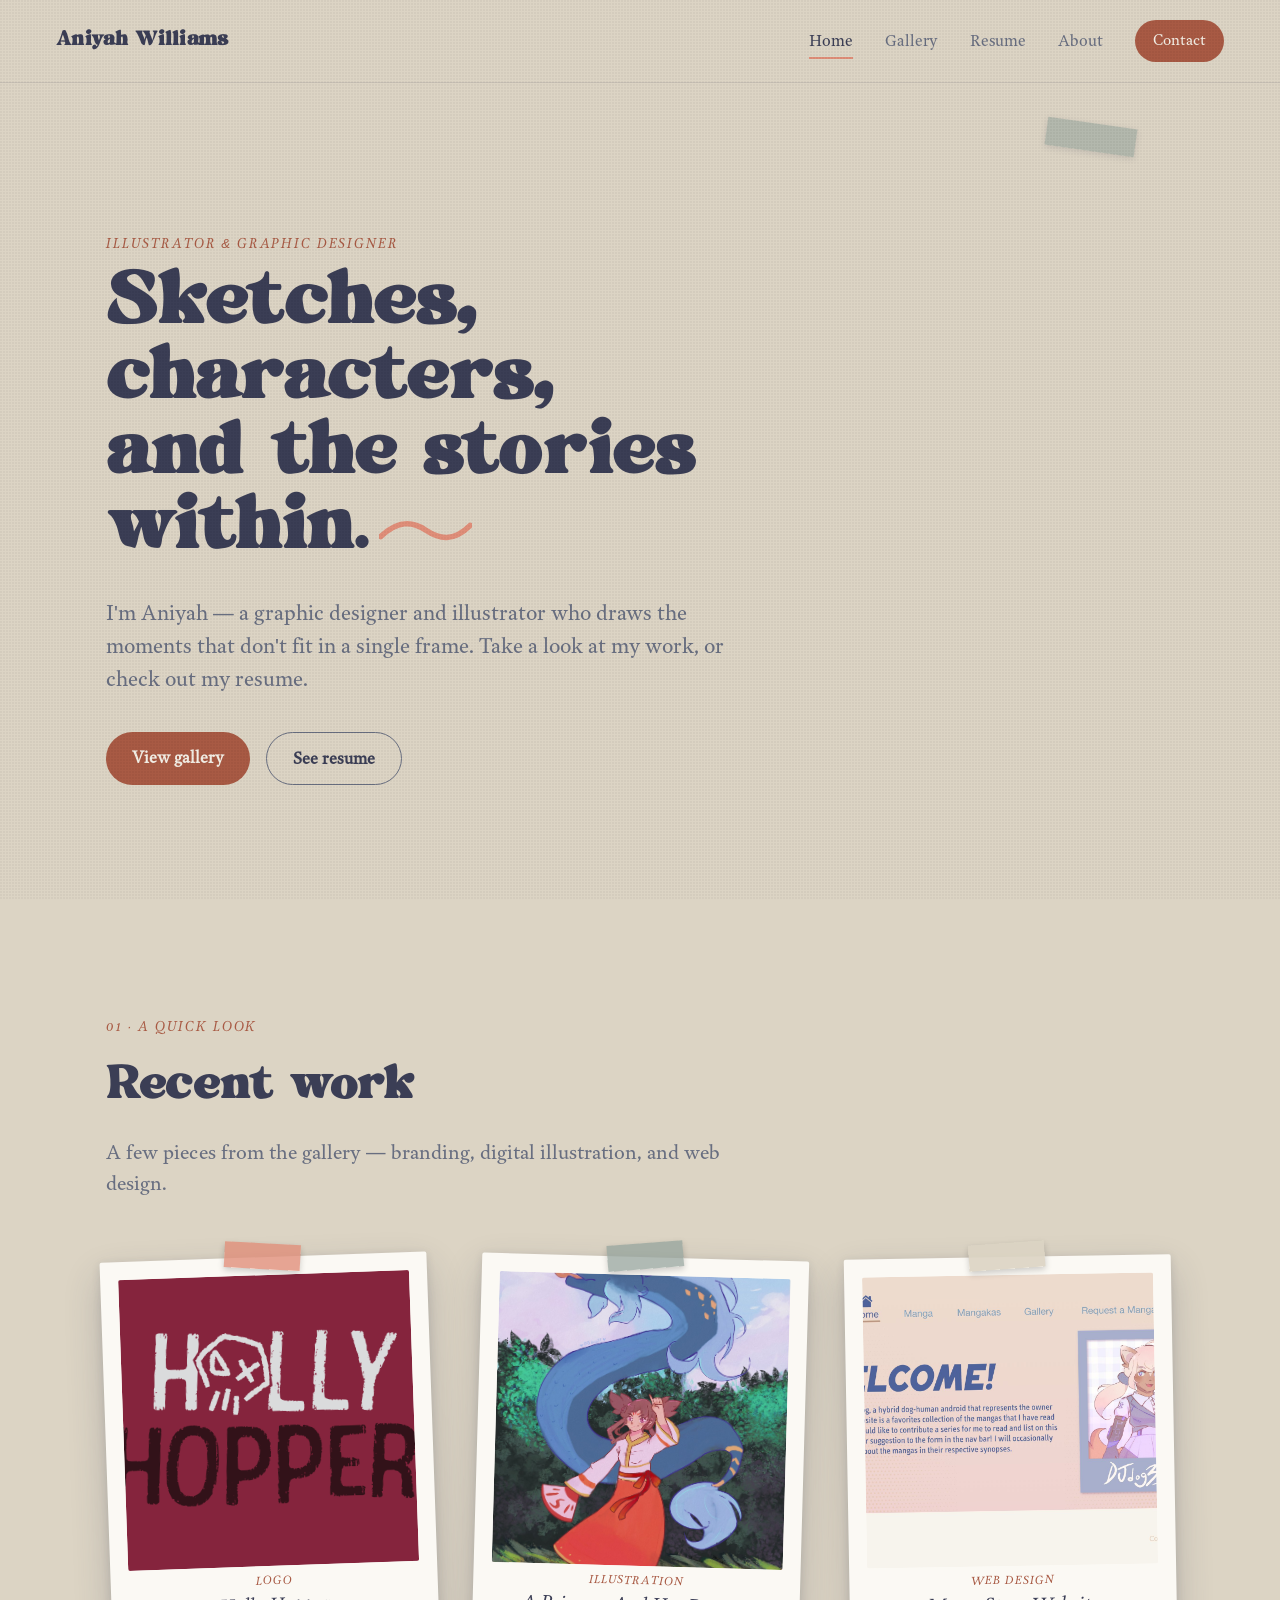
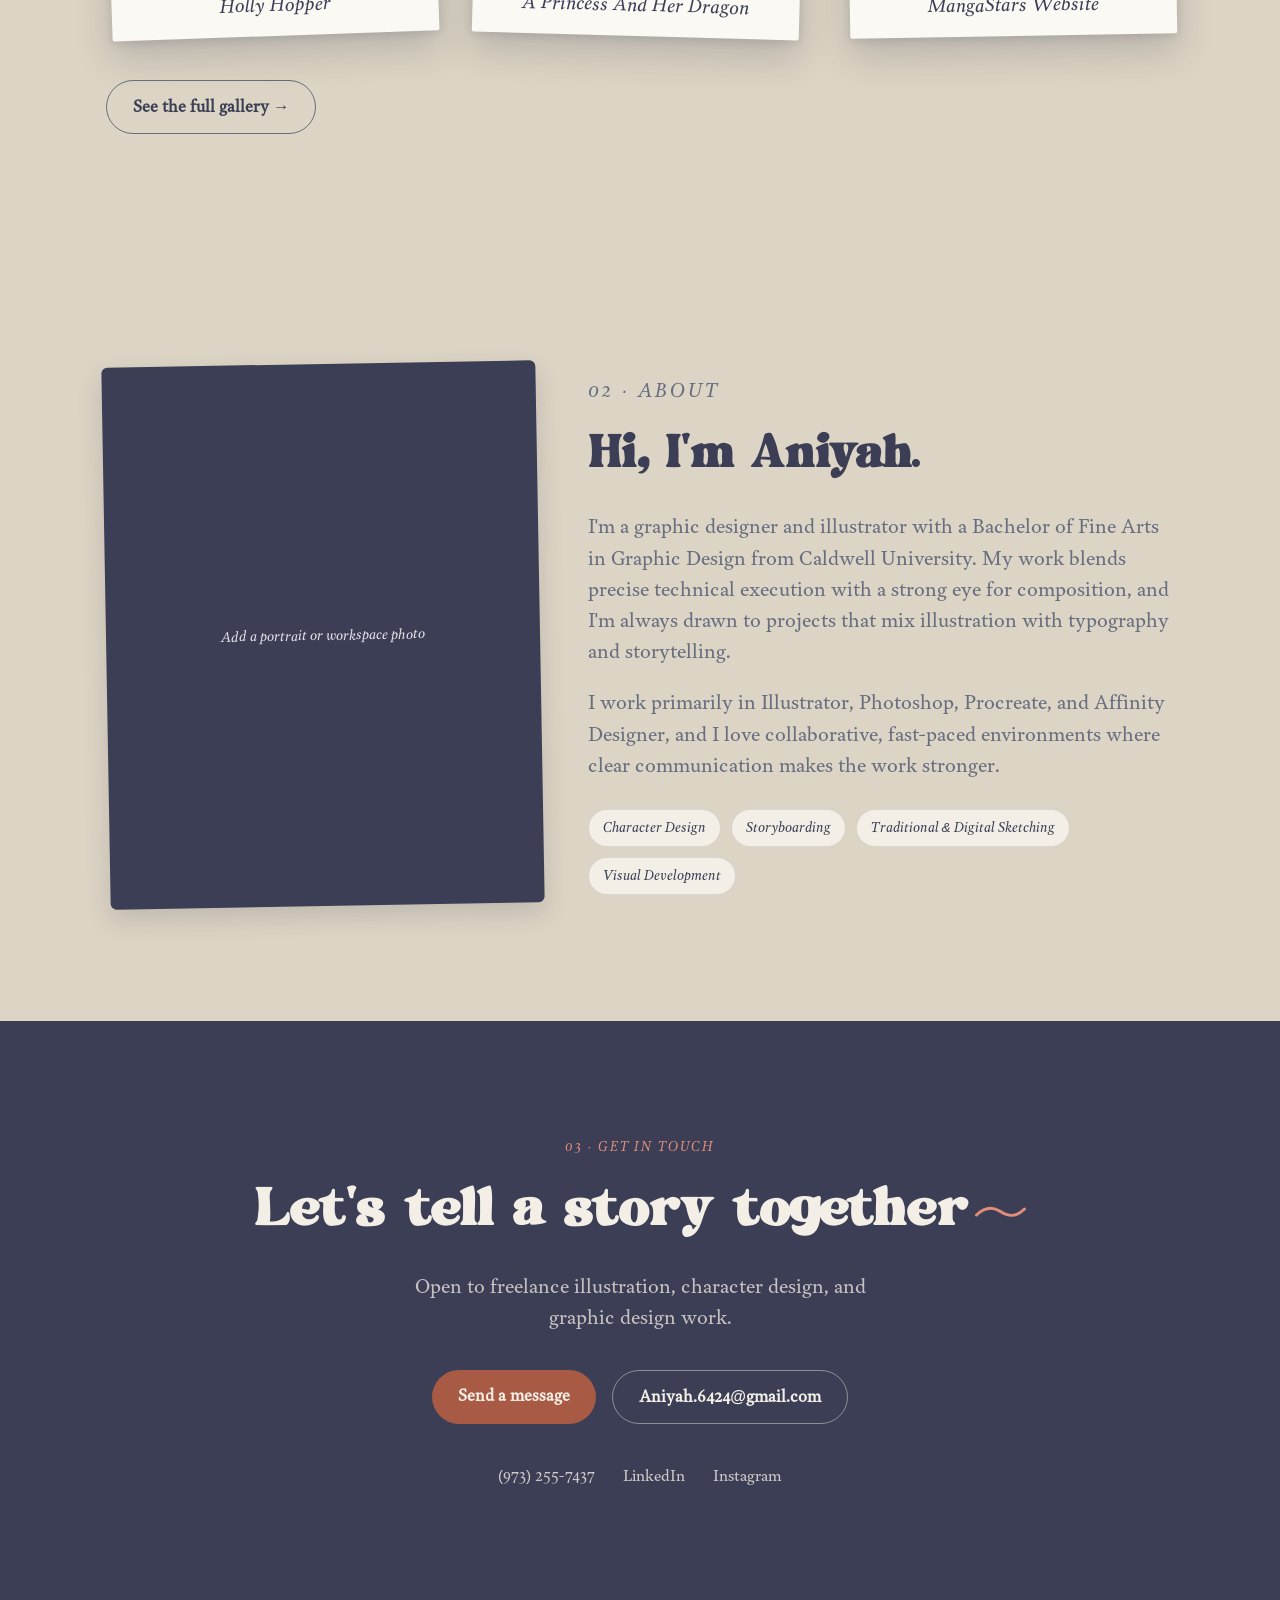
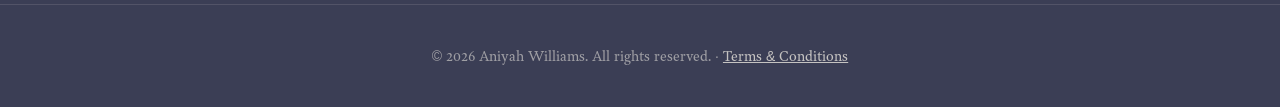
==== index.html @ 99037d74 "Replace with new portfolio site (tablet/phone layouts, Pages-ready) Co-Authored-By: Claude Sonnet 5." ====
<!DOCTYPE html>
<html lang="en">
<head>
<meta charset="UTF-8">
<meta name="viewport" content="width=device-width, initial-scale=1.0">
<title>Aniyah Williams — Illustration Portfolio</title>
<meta name="description" content="Illustration portfolio and resume for Aniyah Williams — graphic designer and illustrator.">
<link rel="stylesheet" href="style.css">
</head>
<body>

<div class="grain"></div>

<header class="site-header">
  <a href="index.html" class="logo">Aniyah Williams</a>
  <nav class="nav">
    <a href="index.html" class="active">Home</a>
    <a href="gallery.html">Gallery</a>
    <a href="resume.html">Resume</a>
    <a href="index.html#about">About</a>
    <a href="contact.html" class="nav-cta">Contact</a>
  </nav>
  <button class="nav-toggle" aria-label="Toggle menu" aria-expanded="false">
    <span></span><span></span><span></span>
  </button>
</header>

<main id="top">

  <!-- HERO -->
  <section class="hero">
    <div class="hero-inner">
      <p class="eyebrow">Illustrator &amp; Graphic Designer</p>
      <h1>Sketches, characters,<br> and the stories<br> within.<span class="scribble" aria-hidden="true"></span></h1>
      <p class="hero-sub">I'm Aniyah — a graphic designer and illustrator who draws the moments that don't fit in a single frame. Take a look at my work, or check out my resume.</p>
      <div class="hero-actions">
        <a href="gallery.html" class="btn btn-primary">View gallery</a>
        <a href="resume.html" class="btn btn-ghost">See resume</a>
      </div>
    </div>
    <div class="hero-tape" aria-hidden="true"></div>
  </section>

  <!-- FEATURED PREVIEW -->
  <section class="gallery-section">
    <div class="section-head">
      <p class="eyebrow">01 · A quick look</p>
      <h2>Recent work</h2>
      <p class="section-sub">A few pieces from the gallery — branding, digital illustration, and web design.</p>
    </div>
    <div class="gallery" data-gallery="preview">
      <figure class="card polaroid pin-a">
        <span class="tape c2" aria-hidden="true"></span>
        <a class="card-trigger" href="gallery.html#branding">
          <img src="assets/holly-hopper-logo.png" alt="Holly Hopper Clothing Brand Logo Concept" loading="lazy">
        </a>
        <figcaption><span class="tag">Logo</span>Holly Hopper</figcaption>
      </figure>
      <figure class="card polaroid pin-b">
        <span class="tape c1" aria-hidden="true"></span>
        <a class="card-trigger" href="gallery.html#illustration">
          <img src="assets/princess-and-her-dragon.jpg" alt="A Princess And Her Dragon" loading="lazy">
        </a>
        <figcaption><span class="tag">Illustration</span>A Princess And Her Dragon</figcaption>
      </figure>
      <figure class="card polaroid pin-c">
        <span class="tape c3" aria-hidden="true"></span>
        <a class="card-trigger" href="gallery.html#web-design">
          <img src="assets/mangastars-website.jpg" alt="MangaStars Website" loading="lazy">
        </a>
        <figcaption><span class="tag">Web Design</span>MangaStars Website</figcaption>
      </figure>
    </div>
    <div class="section-cta">
      <a href="gallery.html" class="btn btn-ghost">See the full gallery &rarr;</a>
    </div>
  </section>

  <!-- ABOUT -->
  <section id="about" class="about-section">
    <div class="about-grid">
      <div class="about-image ph-navy">Add a portrait or workspace photo</div>
      <div class="about-copy">
        <p class="eyebrow">02 · About</p>
        <h2>Hi, I'm Aniyah.</h2>
        <p>I'm a graphic designer and illustrator with a Bachelor of Fine Arts in Graphic Design from Caldwell University. My work blends precise technical execution with a strong eye for composition, and I'm always drawn to projects that mix illustration with typography and storytelling.</p>
        <p>I work primarily in Illustrator, Photoshop, Procreate, and Affinity Designer, and I love collaborative, fast-paced environments where clear communication makes the work stronger.</p>
        <ul class="skills-list">
          <li>Character Design</li>
          <li>Storyboarding</li>
          <li>Traditional &amp; Digital Sketching</li>
          <li>Visual Development</li>
        </ul>
      </div>
    </div>
  </section>

  <!-- CONTACT -->
  <section id="contact" class="contact-section">
    <p class="eyebrow">03 · Get in touch</p>
    <h2>Let's tell a story together<span class="scribble small" aria-hidden="true"></span></h2>
    <p class="section-sub">Open to freelance illustration, character design, and graphic design work.</p>
    <div class="contact-actions">
      <a href="contact.html" class="btn btn-primary">Send a message</a>
      <a href="mailto:Aniyah.6424@gmail.com" class="btn btn-ghost">Aniyah.6424@gmail.com</a>
    </div>
    <div class="social-links">
      <a href="tel:9732557437">(973) 255-7437</a>
      <a href="https://www.linkedin.com/in/aniyah-williams-75a88b3a5/" target="_blank" rel="noopener">LinkedIn</a>
      <a href="https://www.instagram.com/aniya_h6424" target="_blank" rel="noopener">Instagram</a>
    </div>
  </section>

</main>

<footer class="site-footer">
  <p>&copy; <span id="year"></span> Aniyah Williams. All rights reserved. &middot; <a href="terms.html">Terms &amp; Conditions</a></p>
</footer>

<script src="script.js"></script>
</body>
</html>
---- style.css ----
/* ===========================================================
   Aniyah Williams — Illustration Portfolio
   Sketchbook-inspired design system
=========================================================== */

@font-face {
  font-family: "Garvistest";
  src: url("assets/fonts/garvistest-regular.otf") format("opentype");
  font-weight: 400;
  font-style: normal;
  font-display: swap;
}
@font-face {
  font-family: "Garvistest";
  src: url("assets/fonts/garvistest-italic.otf") format("opentype");
  font-weight: 400;
  font-style: italic;
  font-display: swap;
}
@font-face {
  font-family: "Hukela Wild Display";
  src: url("assets/fonts/hukela-wild-display-regular.otf") format("opentype");
  font-weight: 400;
  font-style: normal;
  font-display: swap;
}

:root {
  --navy: #3B3E55;
  --slate: #686E80;
  --sage: #93A29B;
  --sand: #DCD4C4;
  --coral: #E08E79;
  --terracotta: #A85A44;

  --bg: var(--sand);
  --ink: var(--navy);
  --ink-soft: var(--slate);
  --paper: #F3EFE6;

  --font-display: "Hukela Wild Display", Georgia, serif;
  --display-tracking: 0.016em; /* tracking 16 (1/1000 em units) */
  --font-body: "Garvistest", -apple-system, BlinkMacSystemFont, sans-serif;
  --font-mono: "Garvistest", -apple-system, BlinkMacSystemFont, sans-serif; /* accent cut — always paired with font-style: italic */

  --gutter: clamp(20px, 5vw, 56px);
  --radius: 6px;
  --max-width: 1180px;
  --section-pad: clamp(64px, 9vw, 120px);
}

* { box-sizing: border-box; }

html {
  scroll-behavior: smooth;
  font-size: 106.25%; /* ~17px base */
}

@media (prefers-reduced-motion: reduce) {
  html { scroll-behavior: auto; }
  * { animation: none !important; transition: none !important; }
}

body {
  margin: 0;
  background: var(--bg);
  color: var(--ink);
  font-family: var(--font-body);
  line-height: 1.6;
  -webkit-font-smoothing: antialiased;
  opacity: 0;
  transition: opacity 0.35s ease;
}
body.page-loaded { opacity: 1; }

a {
  color: inherit;
}

img { max-width: 100%; display: block; }

/* subtle paper grain overlay */
.grain {
  position: fixed;
  inset: 0;
  pointer-events: none;
  z-index: 999;
  opacity: 0.035;
  background-image: radial-gradient(circle at 1px 1px, #000 1px, transparent 0);
  background-size: 3px 3px;
}

:focus-visible {
  outline: 2px solid var(--terracotta);
  outline-offset: 3px;
}

/* ---------- Header ---------- */

.site-header {
  position: sticky;
  top: 0;
  z-index: 100;
  display: flex;
  align-items: center;
  justify-content: space-between;
  padding: 20px var(--gutter);
  background: rgba(220, 212, 196, 0.88);
  backdrop-filter: blur(8px);
  border-bottom: 1px solid rgba(59, 62, 85, 0.12);
}

.logo {
  font-family: var(--font-display);
  letter-spacing: var(--display-tracking);
  font-weight: 600;
  font-size: 1.15rem;
  text-decoration: none;
  color: var(--ink);
}

.nav {
  display: flex;
  align-items: center;
  gap: clamp(18px, 2.5vw, 32px);
}

.nav a {
  text-decoration: none;
  font-size: 0.92rem;
  font-weight: 500;
  color: var(--ink-soft);
  position: relative;
  padding: 4px 0;
  transition: color 0.2s ease;
}

.nav a:not(.nav-cta):hover,
.nav a.active:not(.nav-cta) { color: var(--ink); }

.nav a.active:not(.nav-cta)::after { transform: scaleX(1); }

.nav a:not(.nav-cta)::after {
  content: "";
  position: absolute;
  left: 0; right: 0; bottom: -2px;
  height: 2px;
  background: var(--coral);
  transform: scaleX(0);
  transform-origin: left;
  transition: transform 0.25s ease;
}
.nav a:not(.nav-cta):hover::after { transform: scaleX(1); }

.nav-cta {
  background: var(--terracotta);
  color: var(--paper) !important;
  padding: 9px 18px !important;
  border-radius: 999px;
  font-size: 0.88rem !important;
}
.nav-cta:hover { background: var(--navy); }

.nav-toggle {
  display: none;
  flex-direction: column;
  gap: 5px;
  background: none;
  border: none;
  cursor: pointer;
  padding: 6px;
}
.nav-toggle span {
  width: 22px;
  height: 2px;
  background: var(--ink);
}

/* ---------- Buttons ---------- */

.btn {
  display: inline-block;
  text-decoration: none;
  font-family: var(--font-body);
  font-weight: 600;
  font-size: 0.95rem;
  padding: 13px 26px;
  border-radius: 999px;
  transition: transform 0.2s ease, background 0.2s ease, color 0.2s ease;
}
.btn-primary {
  background: var(--terracotta);
  color: var(--paper);
}
.btn-primary:hover { background: var(--navy); transform: translateY(-2px); }

.btn-ghost {
  background: transparent;
  color: var(--ink);
  border: 1.5px solid var(--slate);
}
.btn-ghost:hover { border-color: var(--navy); transform: translateY(-2px); }

/* ---------- Eyebrow / labels ---------- */

.eyebrow {
  font-family: var(--font-mono);
  font-style: italic;
  font-size: 0.78rem;
  text-transform: uppercase;
  letter-spacing: 0.14em;
  color: var(--terracotta);
  margin: 0 0 14px;
}

/* ---------- Hero ---------- */

.hero {
  position: relative;
  max-width: var(--max-width);
  margin: 0 auto;
  padding: clamp(80px, 12vw, 150px) var(--gutter) var(--section-pad);
}

.hero-inner { max-width: 760px; }

.hero h1 {
  font-family: var(--font-display);
  letter-spacing: var(--display-tracking);
  font-weight: 600;
  font-size: clamp(2.4rem, 6vw, 4.2rem);
  line-height: 1.05;
  margin: 0 0 28px;
  color: var(--ink);
}

.scribble {
  display: inline-block;
  width: 1.3em;
  height: 0.4em;
  margin-left: 0.15em;
  vertical-align: middle;
}
.scribble::after {
  content: "";
  display: block;
  width: 100%;
  height: 100%;
  background: url("data:image/svg+xml,%3Csvg xmlns='http://www.w3.org/2000/svg' viewBox='0 0 100 30'%3E%3Cpath d='M2 22 C 20 5, 35 5, 50 15 S 80 28, 98 10' stroke='%23E08E79' stroke-width='6' fill='none' stroke-linecap='round'/%3E%3C/svg%3E") no-repeat center / contain;
}
.scribble.small { width: 1em; height: 0.35em; }

.hero-sub {
  font-size: 1.22rem;
  color: var(--ink-soft);
  max-width: 52ch;
  margin: 0 0 36px;
}

.hero-actions {
  display: flex;
  gap: 16px;
  flex-wrap: wrap;
}

.hero-tape {
  position: absolute;
  top: 40px;
  right: 8%;
  width: 90px;
  height: 28px;
  background: rgba(147, 162, 155, 0.55);
  transform: rotate(8deg);
  box-shadow: 0 2px 6px rgba(59,62,85,0.15);
  display: none;
}
@media (min-width: 900px) { .hero-tape { display: block; } }

/* ---------- Page intro (gallery / resume headers) ---------- */

.page-intro {
  max-width: var(--max-width);
  margin: 0 auto;
  padding: clamp(64px, 10vw, 110px) var(--gutter) 20px;
}

.page-intro h1 {
  font-family: var(--font-display);
  letter-spacing: var(--display-tracking);
  font-weight: 600;
  font-size: clamp(2.2rem, 5vw, 3.4rem);
  margin: 0 0 18px;
  line-height: 1.05;
}

.page-intro .hero-sub { margin: 0; }

.section-cta {
  margin-top: 44px;
}

/* ---------- Gallery sections ---------- */

.gallery-section {
  max-width: var(--max-width);
  margin: 0 auto;
  padding: var(--section-pad) var(--gutter);
}

.gallery-section.alt {
  max-width: none;
  background: var(--paper);
  border-top: 1px solid rgba(59,62,85,0.1);
  border-bottom: 1px solid rgba(59,62,85,0.1);
  /* keep content on the same left edge as the non-tinted sections */
  padding-left: max(var(--gutter), calc((100% - var(--max-width)) / 2 + var(--gutter)));
  padding-right: max(var(--gutter), calc((100% - var(--max-width)) / 2 + var(--gutter)));
}

.section-head {
  max-width: 620px;
  margin-bottom: 48px;
}

.section-head h2 {
  font-family: var(--font-display);
  letter-spacing: var(--display-tracking);
  font-size: clamp(1.9rem, 3.5vw, 2.7rem);
  margin: 0 0 14px;
  font-weight: 600;
}

.section-sub {
  color: var(--ink-soft);
  font-size: 1.15rem;
  margin: 0;
}

.gallery {
  display: grid;
  grid-template-columns: repeat(auto-fill, minmax(min(100%, 320px), 1fr));
  gap: 64px 44px;
  padding-top: 10px;
}

.gallery-wide {
  grid-template-columns: repeat(auto-fill, minmax(min(100%, 380px), 1fr));
}

#web-design .gallery {
  max-width: 640px;
  margin: 0 auto;
}

.card {
  margin: 0;
  transition: transform 0.3s ease;
}
.card:hover { transform: translateY(-6px); }

.card.pin-a { --tilt: -2deg; transform: rotate(var(--tilt)); }
.card.pin-b { --tilt: 1.6deg; transform: rotate(var(--tilt)); }
.card.pin-c { --tilt: -1deg; transform: rotate(var(--tilt)); }
.card.pin-a:hover, .card.pin-b:hover, .card.pin-c:hover { transform: translateY(-6px) rotate(0deg); }

.card-image {
  aspect-ratio: 4 / 3;
  border-radius: var(--radius);
  display: flex;
  align-items: center;
  justify-content: center;
  text-align: center;
  padding: 20px;
  font-family: var(--font-mono);
  font-style: italic;
  font-size: 0.82rem;
  color: rgba(255,255,255,0.85);
  box-shadow: 0 8px 20px rgba(59,62,85,0.15);
  border: 1px solid rgba(59,62,85,0.08);
}

/* ---------- Polaroid gallery cards ---------- */

.polaroid {
  position: relative;
  background: #FBF9F4;
  padding: 18px 18px 70px;
  box-shadow: 0 16px 36px rgba(59,62,85,0.24), 0 2px 8px rgba(59,62,85,0.14);
  border-radius: 2px;
}

.polaroid .card-trigger {
  display: block;
  width: 100%;
  padding: 0;
  border: none;
  background: none;
  cursor: pointer;
  overflow: hidden;
  border-radius: 2px;
  box-shadow: none;
}
.polaroid .card-trigger:focus-visible { outline-offset: 4px; }

.polaroid .card-trigger img,
.polaroid .carousel-slide img {
  width: 100%;
  aspect-ratio: 1 / 1;
  object-fit: cover;
  display: block;
}

.gallery-wide .polaroid .card-trigger img { aspect-ratio: 16 / 10; }

.polaroid figcaption {
  position: absolute;
  left: 18px;
  right: 18px;
  bottom: 18px;
  margin: 0;
  display: block;
  text-align: center;
  font-family: var(--font-body);
  font-style: italic;
  font-weight: 400;
  font-size: 1.1rem;
  color: var(--ink);
  line-height: 1.3;
}
.polaroid figcaption .tag {
  display: block;
  font-family: var(--font-mono);
  font-style: italic;
  font-size: 0.68rem;
  letter-spacing: 0.09em;
  color: var(--terracotta);
  margin-bottom: 5px;
  border: none;
  padding: 0;
  text-transform: uppercase;
}

/* Tape accents */
.tape {
  position: absolute;
  top: -14px;
  left: 50%;
  width: 76px;
  height: 26px;
  z-index: 2;
  box-shadow: 0 3px 6px rgba(0,0,0,0.18);
  pointer-events: none;
}
.tape.c1 { background: rgba(147, 162, 155, 0.72); transform: translateX(-50%) rotate(-6deg); }
.tape.c2 { background: rgba(224, 142, 121, 0.78); transform: translateX(-50%) rotate(5deg); }
.tape.c3 { background: rgba(220, 212, 196, 0.9); transform: translateX(-50%) rotate(-3deg); }

/* ---------- Carousel (Holly Hopper branding card) ---------- */

.carousel-viewport {
  position: relative;
}

.carousel-slide {
  display: block;
  width: 100%;
  padding: 0;
  border: none;
  background: none;
  cursor: pointer;
  overflow: hidden;
  border-radius: 2px;
}
/* A class-level "display: block" above beats the browser's default
   [hidden] { display: none } rule, so it has to be restated explicitly
   here with higher specificity — otherwise both slides show at once. */
.carousel-slide[hidden] {
  display: none;
}

.polaroid .carousel-slide img { aspect-ratio: 5 / 4; }

.carousel-arrow {
  position: absolute;
  top: 50%;
  transform: translateY(-50%);
  width: 36px;
  height: 36px;
  border-radius: 50%;
  border: none;
  background: rgba(59, 62, 85, 0.55);
  color: #fff;
  font-size: 1rem;
  display: flex;
  align-items: center;
  justify-content: center;
  cursor: pointer;
  z-index: 4;
  transition: background 0.2s ease;
}
.carousel-arrow:hover { background: rgba(59, 62, 85, 0.85); }
.carousel-prev { left: 10px; }
.carousel-next { right: 10px; }

.carousel-dots {
  position: absolute;
  bottom: 12px;
  left: 50%;
  transform: translateX(-50%);
  display: flex;
  gap: 7px;
  z-index: 4;
}
.carousel-dot {
  width: 9px;
  height: 9px;
  border-radius: 50%;
  border: none;
  padding: 0;
  background: rgba(255,255,255,0.55);
  cursor: pointer;
  transition: background 0.2s ease, transform 0.2s ease;
}
.carousel-dot.active { background: #fff; transform: scale(1.15); }

/* ---------- Lightbox ---------- */

.lightbox {
  position: fixed;
  inset: 0;
  z-index: 1000;
  display: none;
  align-items: center;
  justify-content: center;
  padding: clamp(20px, 5vw, 60px);
  background: rgba(59, 62, 85, 0.92);
}
.lightbox.open { display: flex; }

.lightbox-figure {
  margin: 0;
  max-width: min(90vw, 1100px);
  max-height: 90vh;
  display: flex;
  flex-direction: column;
  align-items: center;
  gap: 16px;
}

.lightbox-figure img {
  max-width: 100%;
  max-height: 78vh;
  width: auto;
  height: auto;
  border-radius: 4px;
  box-shadow: 0 20px 50px rgba(0,0,0,0.4);
}

.lightbox-figure figcaption {
  color: var(--paper);
  font-family: var(--font-mono);
  font-style: italic;
  font-size: 0.9rem;
  text-align: center;
  max-width: 60ch;
}

.lightbox-extra:empty { display: none; }

.pill-link {
  display: inline-block;
  background: var(--sand);
  color: var(--navy);
  font-family: var(--font-mono);
  font-style: italic;
  font-size: 0.78rem;
  font-weight: 700;
  letter-spacing: 0.07em;
  text-transform: uppercase;
  text-decoration: none;
  padding: 9px 20px;
  border-radius: 999px;
  transition: transform 0.2s ease, background 0.2s ease;
}
.pill-link:hover {
  background: #fff;
  transform: translateY(-2px);
}

.lightbox-close {
  position: absolute;
  top: 20px;
  right: 24px;
  background: none;
  border: none;
  color: var(--paper);
  font-size: 2.4rem;
  line-height: 1;
  cursor: pointer;
  padding: 6px 10px;
}
.lightbox-close:hover { color: var(--coral); }

.ph-navy { background: var(--navy); }
.ph-slate { background: var(--slate); }
.ph-sage { background: var(--sage); color: rgba(59,62,85,0.75); }
.ph-sand { background: #CFC6B2; color: rgba(59,62,85,0.75); }
.ph-coral { background: var(--coral); }
.ph-terracotta { background: var(--terracotta); }

figcaption {
  margin-top: 12px;
  font-size: 0.92rem;
  color: var(--ink);
  display: flex;
  align-items: center;
  gap: 8px;
}

.tag {
  font-family: var(--font-mono);
  font-style: italic;
  font-size: 0.7rem;
  text-transform: uppercase;
  letter-spacing: 0.06em;
  color: var(--terracotta);
  border: 1px solid var(--terracotta);
  border-radius: 999px;
  padding: 2px 9px;
}

/* ---------- About ---------- */

.about-section {
  max-width: var(--max-width);
  margin: 0 auto;
  padding: var(--section-pad) var(--gutter);
}

.about-grid {
  display: grid;
  grid-template-columns: 1fr;
  gap: 48px;
  align-items: center;
}

@media (min-width: 800px) {
  .about-grid { grid-template-columns: 0.85fr 1.15fr; }
}

.about-image {
  aspect-ratio: 4 / 5;
  border-radius: var(--radius);
  display: flex;
  align-items: center;
  justify-content: center;
  text-align: center;
  padding: 24px;
  font-family: var(--font-mono);
  font-style: italic;
  font-size: 0.82rem;
  color: rgba(255,255,255,0.85);
  transform: rotate(-1deg);
  box-shadow: 0 10px 24px rgba(59,62,85,0.18);
}

.about-copy h2 {
  font-family: var(--font-display);
  letter-spacing: var(--display-tracking);
  font-size: clamp(1.9rem, 3.5vw, 2.6rem);
  margin: 0 0 20px;
  font-weight: 600;
}

.about-copy p {
  color: var(--ink-soft);
  font-size: 1.15rem;
  max-width: 56ch;
}

.skills-list {
  list-style: none;
  padding: 0;
  margin: 28px 0 0;
  display: flex;
  flex-wrap: wrap;
  gap: 10px;
}
.skills-list li {
  font-family: var(--font-mono);
  font-style: italic;
  font-size: 0.8rem;
  background: var(--paper);
  border: 1px solid rgba(59,62,85,0.15);
  border-radius: 999px;
  padding: 7px 14px;
  color: var(--ink);
}

/* ---------- Contact ---------- */

.contact-section {
  background: var(--navy);
  color: var(--paper);
  text-align: center;
  padding: var(--section-pad) var(--gutter);
}
.contact-section .eyebrow { color: var(--coral); }
.contact-section h2 {
  font-family: var(--font-display);
  letter-spacing: var(--display-tracking);
  font-weight: 600;
  font-size: clamp(2rem, 4.5vw, 3rem);
  margin: 0 0 18px;
}
.contact-section .section-sub {
  color: rgba(243,239,230,0.75);
  max-width: 46ch;
  margin: 0 auto 36px;
}

.contact-actions {
  margin-bottom: 40px;
  display: flex;
  justify-content: center;
  gap: 16px;
  flex-wrap: wrap;
}
.contact-section .btn-ghost {
  color: var(--paper);
  border-color: rgba(243,239,230,0.45);
}
.contact-section .btn-ghost:hover {
  border-color: var(--coral);
  color: var(--coral);
}

.social-links {
  display: flex;
  justify-content: center;
  gap: 28px;
  flex-wrap: wrap;
}
.social-links a {
  text-decoration: none;
  font-size: 0.9rem;
  color: rgba(243,239,230,0.8);
  border-bottom: 1px solid transparent;
  transition: border-color 0.2s ease, color 0.2s ease;
}
.social-links a:hover {
  color: var(--paper);
  border-color: var(--coral);
}

/* ---------- Terms & Conditions page ---------- */

.legal-section {
  max-width: 760px;
  margin: 0 auto;
  padding: 10px var(--gutter) var(--section-pad);
}

.legal-block { margin-bottom: 36px; }
.legal-block:last-of-type { margin-bottom: 0; }

.legal-block h2 {
  font-family: var(--font-display);
  letter-spacing: var(--display-tracking);
  font-size: 1.3rem;
  font-weight: 400;
  margin: 0 0 12px;
  color: var(--ink);
}

.legal-block p {
  color: var(--ink-soft);
  font-size: 1.1rem;
  max-width: 68ch;
  margin: 0 0 12px;
}
.legal-block p:last-child { margin-bottom: 0; }

.legal-block ul {
  color: var(--ink-soft);
  font-size: 1.05rem;
  padding-left: 22px;
  margin: 0;
}
.legal-block ul li { margin-bottom: 10px; }
.legal-block ul li:last-child { margin-bottom: 0; }

.legal-block a { color: var(--terracotta); }

.legal-updated {
  font-family: var(--font-body);
  font-style: italic;
  font-size: 0.9rem;
  color: var(--slate);
  margin-top: 44px;
}

/* ---------- Contact page & form ---------- */

.contact-page-section {
  max-width: 680px;
  margin: 0 auto;
  padding: 10px var(--gutter) var(--section-pad);
}

.contact-form {
  display: flex;
  flex-direction: column;
  gap: 22px;
  background: var(--paper);
  border: 1px solid rgba(59,62,85,0.12);
  border-radius: 8px;
  padding: clamp(24px, 4vw, 40px);
  box-shadow: 0 14px 32px rgba(59,62,85,0.12);
}

.form-field {
  display: flex;
  flex-direction: column;
  gap: 8px;
}

.form-field label {
  font-family: var(--font-mono);
  font-style: italic;
  font-size: 0.78rem;
  text-transform: uppercase;
  letter-spacing: 0.08em;
  color: var(--terracotta);
}

.form-field input,
.form-field textarea {
  font-family: var(--font-body);
  font-size: 1.05rem;
  color: var(--ink);
  background: #fff;
  border: 1.5px solid rgba(59,62,85,0.18);
  border-radius: 6px;
  padding: 12px 14px;
  resize: vertical;
}
.form-field input:focus,
.form-field textarea:focus {
  border-color: var(--terracotta);
  outline: none;
}

.form-honey { display: none; }

.contact-form .btn-primary {
  border: none;
  font-size: 1rem;
  cursor: pointer;
  align-self: flex-start;
}

.contact-form-note {
  color: var(--ink-soft);
  font-size: 0.95rem;
  margin-top: 28px;
  text-align: center;
}
.contact-form-note a {
  color: var(--terracotta);
  text-decoration: underline;
}

/* ---------- Resume ---------- */

.resume-intro { padding-bottom: 10px; }

.resume-intro .hero-sub {
  font-family: var(--font-mono);
  font-style: italic;
  font-size: 0.95rem;
  color: var(--terracotta);
  margin-bottom: 20px;
}

.resume-contact {
  display: flex;
  flex-wrap: wrap;
  gap: 10px;
  align-items: center;
  color: var(--ink-soft);
  font-size: 0.92rem;
  margin-bottom: 28px;
}
.resume-contact a {
  text-decoration: none;
  color: var(--ink-soft);
  border-bottom: 1px solid transparent;
  transition: color 0.2s ease, border-color 0.2s ease;
}
.resume-contact a:hover { color: var(--ink); border-color: var(--coral); }
.resume-contact span { color: var(--slate); opacity: 0.6; }

.resume-actions { margin-bottom: 10px; }

.resume-section {
  max-width: var(--max-width);
  margin: 0 auto;
  padding: 20px var(--gutter) var(--section-pad);
}

.resume-layout {
  display: grid;
  grid-template-columns: 1fr;
  gap: 56px;
}
@media (min-width: 900px) {
  .resume-layout { grid-template-columns: 2fr 1fr; }
}

.resume-block { margin-bottom: 44px; }
.resume-block:last-child { margin-bottom: 0; }

.resume-block h2 {
  font-family: var(--font-display);
  letter-spacing: var(--display-tracking);
  font-size: 1.4rem;
  font-weight: 600;
  margin: 0 0 20px;
  padding-bottom: 10px;
  border-bottom: 2px solid var(--terracotta);
  display: inline-block;
}

.resume-block > p { color: var(--ink-soft); max-width: 62ch; font-size: 1.1rem; }

.resume-entry { margin-bottom: 26px; }
.resume-entry:last-child { margin-bottom: 0; }

.resume-entry-head {
  display: flex;
  flex-wrap: wrap;
  justify-content: space-between;
  align-items: baseline;
  gap: 6px 16px;
}

.resume-entry h3,
.resume-course {
  font-family: var(--font-body);
  font-size: 1.02rem;
  font-weight: 600;
  margin: 0;
  color: var(--ink);
}

.resume-course { margin-bottom: 10px; }

.resume-date {
  font-family: var(--font-mono);
  font-style: italic;
  font-size: 0.8rem;
  color: var(--terracotta);
  white-space: nowrap;
}

.resume-org {
  font-size: 0.92rem;
  color: var(--ink-soft);
  margin: 2px 0 10px;
  font-style: italic;
}

.resume-entry ul {
  margin: 0;
  padding-left: 20px;
  color: var(--ink-soft);
  font-size: 1.05rem;
}
.resume-entry ul li { margin-bottom: 6px; }
.resume-entry ul li:last-child { margin-bottom: 0; }

.proficiency-list,
.skills-list.vertical {
  list-style: none;
  padding: 0;
  margin: 0;
  display: flex;
  flex-direction: column;
  gap: 12px;
}

.proficiency-list li {
  display: flex;
  align-items: center;
  gap: 12px;
  font-size: 0.95rem;
  color: var(--ink);
}

.proficiency-badge {
  display: inline-flex;
  align-items: center;
  justify-content: center;
  width: 34px;
  height: 34px;
  border-radius: 8px;
  background: var(--navy);
  color: var(--paper);
  font-family: var(--font-mono);
  font-style: italic;
  font-size: 0.72rem;
  font-weight: 700;
  flex-shrink: 0;
}

.skills-list.vertical li {
  font-family: var(--font-mono);
  font-style: italic;
  font-size: 0.85rem;
  background: var(--paper);
  border: 1px solid rgba(59,62,85,0.15);
  border-radius: 999px;
  padding: 8px 16px;
  display: inline-block;
  width: fit-content;
}

/* ---------- Gallery photo loader (camera snap animation) ---------- */

.photo-loader {
  position: fixed;
  inset: 0;
  z-index: 2000;
  display: flex;
  align-items: center;
  justify-content: center;
  background: var(--bg);
  opacity: 0;
  pointer-events: none;
  transition: opacity 0.2s ease;
}
.photo-loader.active {
  opacity: 1;
  pointer-events: all;
}

.photo-loader-inner {
  position: relative;
  z-index: 2;
  display: flex;
  flex-direction: column;
  align-items: center;
  gap: 22px;
}

.loader-gif {
  width: 128px;
  height: 128px;
  object-fit: contain;
}

.loader-text {
  font-family: var(--font-mono);
  font-style: italic;
  font-size: 0.84rem;
  letter-spacing: 0.1em;
  text-transform: uppercase;
  color: var(--navy);
  margin: 0;
  opacity: 0;
}
.photo-loader.active .loader-text {
  animation: loader-text-fade 0.4s ease 0.15s forwards;
}

@keyframes loader-text-fade {
  to { opacity: 1; }
}

@media (prefers-reduced-motion: reduce) {
  .photo-loader.active .loader-text {
    animation: none;
    opacity: 1;
  }
}

/* ---------- Footer ---------- */

.site-footer {
  text-align: center;
  padding: 26px 20px;
  background: var(--navy);
  color: rgba(243,239,230,0.55);
  font-size: 0.82rem;
  border-top: 1px solid rgba(243,239,230,0.12);
}
.site-footer a {
  color: rgba(243,239,230,0.75);
  text-decoration: underline;
}
.site-footer a:hover { color: var(--coral); }

/* ---------- Responsive nav ---------- */

/* ===========================================================
   Responsive: tablet (<= 1024px) and phone (<= 600px)
=========================================================== */

/* Tablet */
@media (max-width: 1024px) {
  :root { --section-pad: clamp(56px, 8vw, 90px); --gutter: 28px; }

  .site-header { padding: 16px var(--gutter); }
  .nav { gap: 20px; }

  .hero { padding-top: 90px; }
  .hero h1 { font-size: clamp(2.4rem, 6.4vw, 3.6rem); }

  .gallery { gap: 56px 36px; }
  .about-grid { gap: 36px; }
  .resume-layout { gap: 40px; }
}

/* Mobile navigation (small tablets and phones) */
@media (max-width: 760px) {
  .nav {
    position: absolute;
    top: 100%;
    left: 0;
    right: 0;
    background: var(--bg);
    flex-direction: column;
    align-items: flex-start;
    gap: 0;
    padding: 8px 24px 20px;
    border-bottom: 1px solid rgba(59,62,85,0.12);
    transform: translateY(-12px);
    opacity: 0;
    visibility: hidden;
    pointer-events: none;
    transition: transform 0.25s ease, opacity 0.25s ease, visibility 0s linear 0.25s;
  }
  .nav.open {
    transform: translateY(0);
    opacity: 1;
    visibility: visible;
    pointer-events: auto;
    transition: transform 0.25s ease, opacity 0.25s ease;
  }
  .nav a { width: 100%; padding: 14px 0; font-size: 1.05rem; }
  .nav a:not(.nav-cta)::after { display: none; }
  .nav-cta { margin-top: 10px; text-align: center; }
  .nav-toggle { display: flex; padding: 10px; }

  .about-grid { grid-template-columns: 1fr; }
  .about-image { max-width: 420px; }
}

/* Phone */
@media (max-width: 600px) {
  html { font-size: 100%; }
  :root { --section-pad: 56px; --gutter: 18px; }

  .site-header { padding: 12px var(--gutter); }
  .logo { font-size: 1.05rem; }

  .hero { padding: 56px var(--gutter) 48px; }
  .hero h1 { font-size: clamp(2.1rem, 10vw, 2.8rem); margin-bottom: 20px; }
  .hero h1 br { display: none; }
  .hero-sub { font-size: 1.1rem; }
  .hero-actions { flex-direction: column; align-items: stretch; }
  .hero-actions .btn { text-align: center; }

  .page-intro { padding: 48px var(--gutter) 12px; }
  .page-intro h1 { font-size: clamp(2rem, 9vw, 2.6rem); }

  .gallery-section { padding-top: 48px; padding-bottom: 48px; }

  .section-head { margin-bottom: 32px; }
  .section-sub, .about-copy p { font-size: 1.05rem; }

  .gallery { grid-template-columns: 1fr; gap: 48px; }
  .card.pin-a { --tilt: -1deg; }
  .card.pin-b { --tilt: 0.8deg; }
  .card.pin-c { --tilt: -0.5deg; }

  .polaroid { padding: 12px 12px 60px; }
  .polaroid figcaption { left: 12px; right: 12px; bottom: 12px; font-size: 1rem; }
  .tape { width: 60px; height: 22px; top: -12px; }

  .carousel-arrow { width: 40px; height: 40px; }
  .carousel-prev { left: 6px; }
  .carousel-next { right: 6px; }

  .lightbox { padding: 56px 12px 20px; }
  .lightbox-figure img { max-height: 68vh; }
  .lightbox-close { top: 8px; right: 10px; }

  .resume-entry-head { flex-direction: column; gap: 2px; }
  .resume-date { white-space: normal; }
  .resume-block h2 { font-size: 1.25rem; }

  .contact-actions { flex-direction: column; align-items: stretch; }
  .contact-actions .btn { text-align: center; word-break: break-word; }
  .social-links { gap: 18px; }
  .contact-form { padding: 22px 18px; }
  .contact-form .btn-primary { align-self: stretch; text-align: center; }
  .form-field input, .form-field textarea { font-size: 1rem; }

  .loader-gif { width: 104px; height: 104px; }
  .site-footer { padding: 22px 16px; line-height: 1.7; }
}

/* Touch devices: no sticky hover lift */
@media (hover: none) {
  .card:hover,
  .card.pin-a:hover, .card.pin-b:hover, .card.pin-c:hover { transform: rotate(var(--tilt, 0deg)); }
}
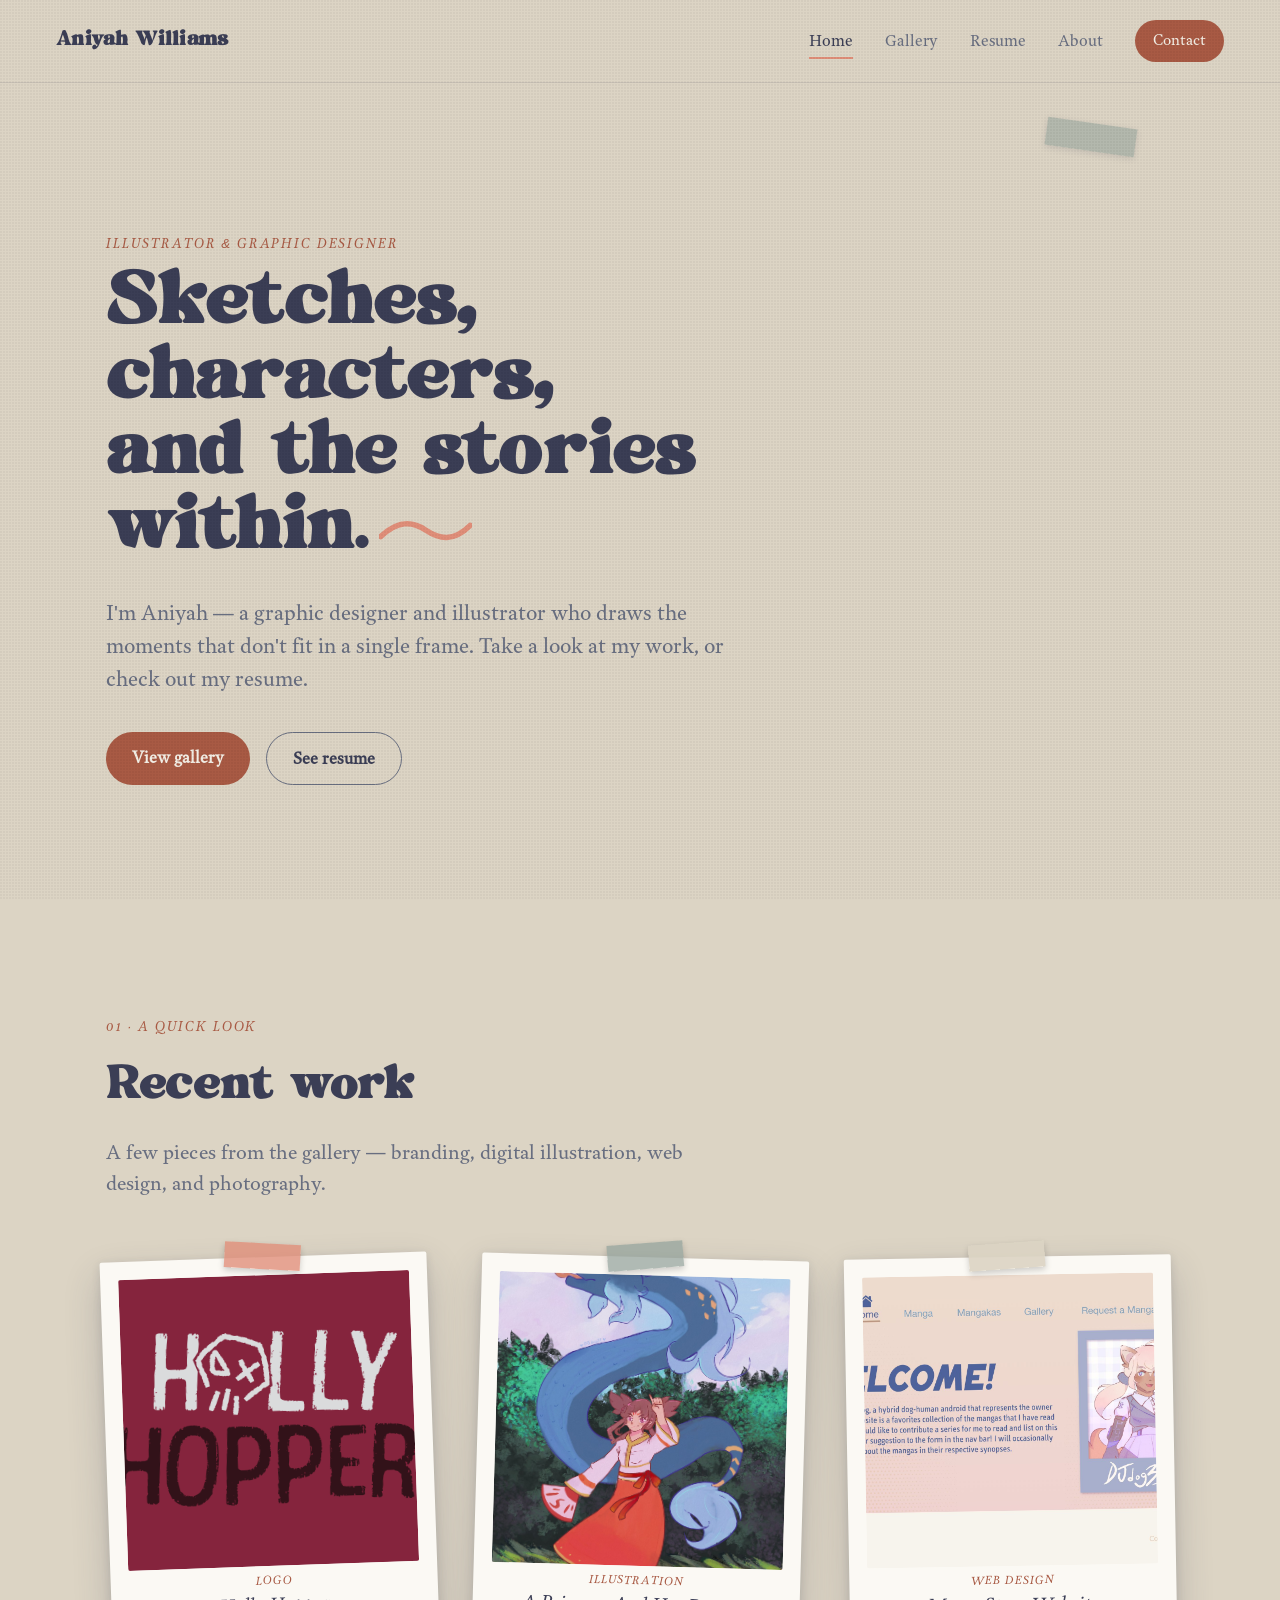
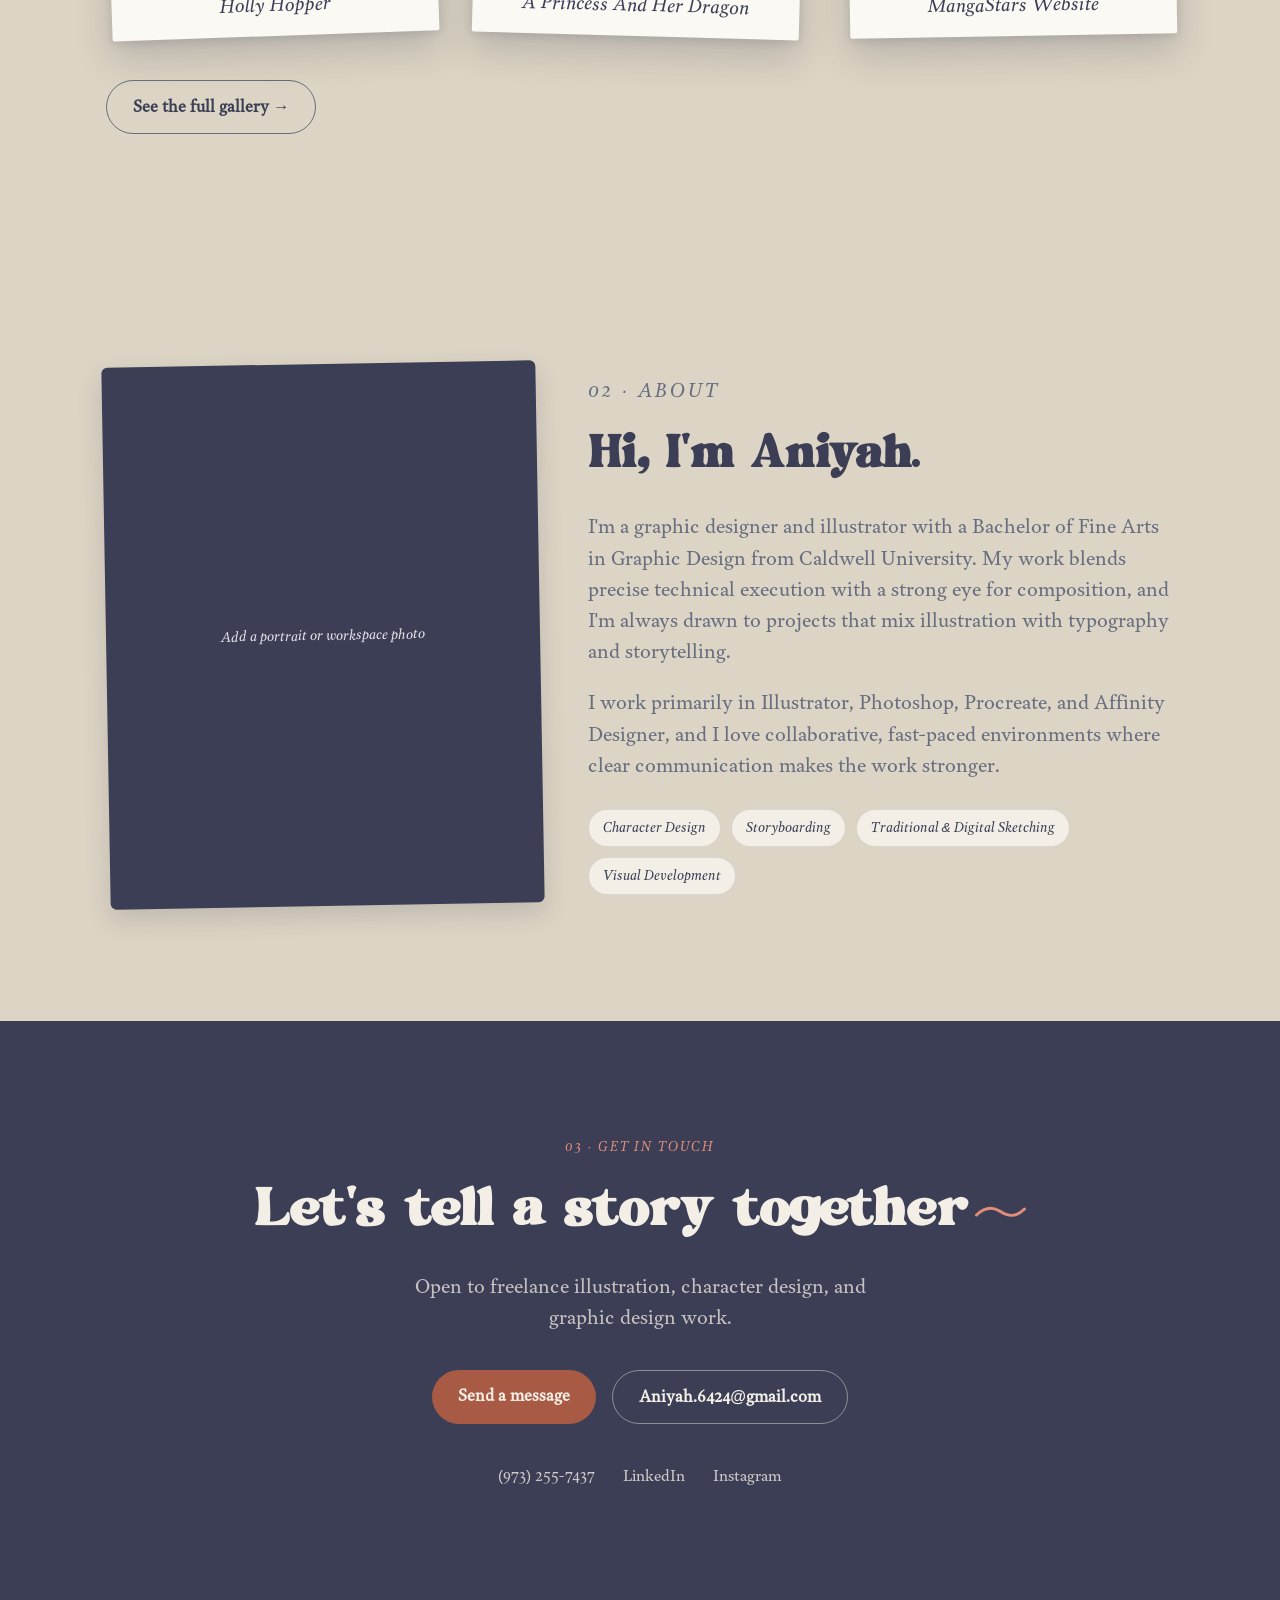
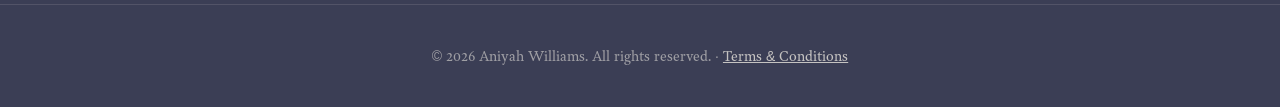
==== commit 9795bd0d: "Add Photography gallery section and intermediate photography skill on resume Co-Authored-By: Claude " ====
--- a/index.html
+++ b/index.html
@@ -46,7 +46,7 @@
     <div class="section-head">
       <p class="eyebrow">01 · A quick look</p>
       <h2>Recent work</h2>
-      <p class="section-sub">A few pieces from the gallery — branding, digital illustration, and web design.</p>
+      <p class="section-sub">A few pieces from the gallery — branding, digital illustration, web design, and photography.</p>
     </div>
     <div class="gallery" data-gallery="preview">
       <figure class="card polaroid pin-a">
